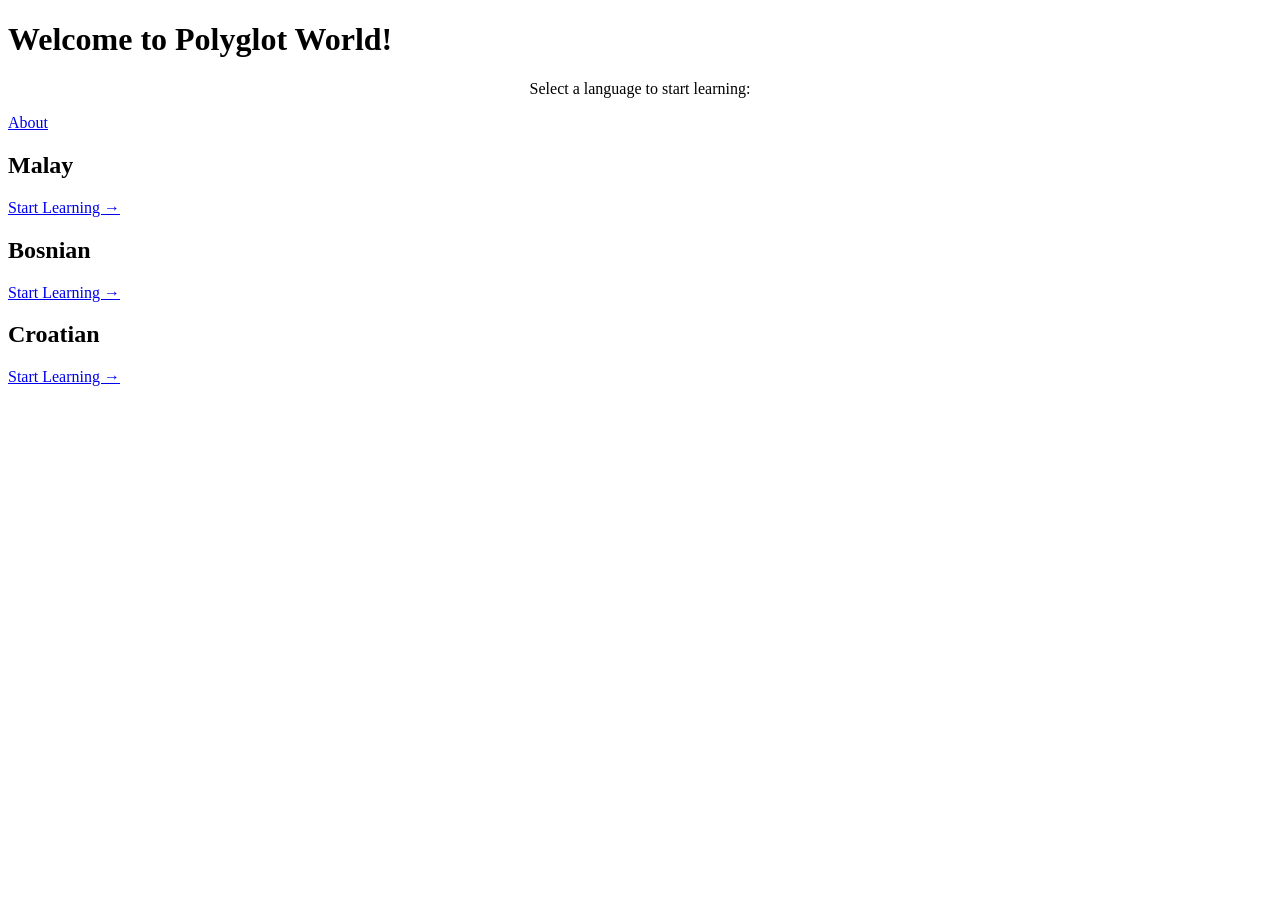
==== index.html @ 6e292a8b "Create index.html" ====
<!--homepage-->

<!DOCTYPE html>
<html lang="en">

<head>
    <link rel="stylesheet" href="styles.css">
    <meta charset="UTF-8">
    <title>Learn Languages</title>
</head>

<body>
  <div class = "main-content">
    <h1>Welcome to Polyglot World!</h1>
    <p style="text-align: center;">Select a language to start learning:</p>
      
    
    <div class= "sidebar">
        <a href = "about.html">About</a>
    </div> 

    <div class="languages">
    <div class="lang-card">
        <h2>Malay</h2>
        <a href="malay/index.html">Start Learning →</a>
    </div>
    <div class="lang-card">
      <h2>Bosnian </h2>
      <a href="spanish/index.html">Start Learning →</a>
    </div>

    <div class="lang-card">
      <h2>Croatian </h2>
      <a href="french/index.html">Start Learning →</a>
    </div>

    </div>
    </div>
    

</body>
</html>
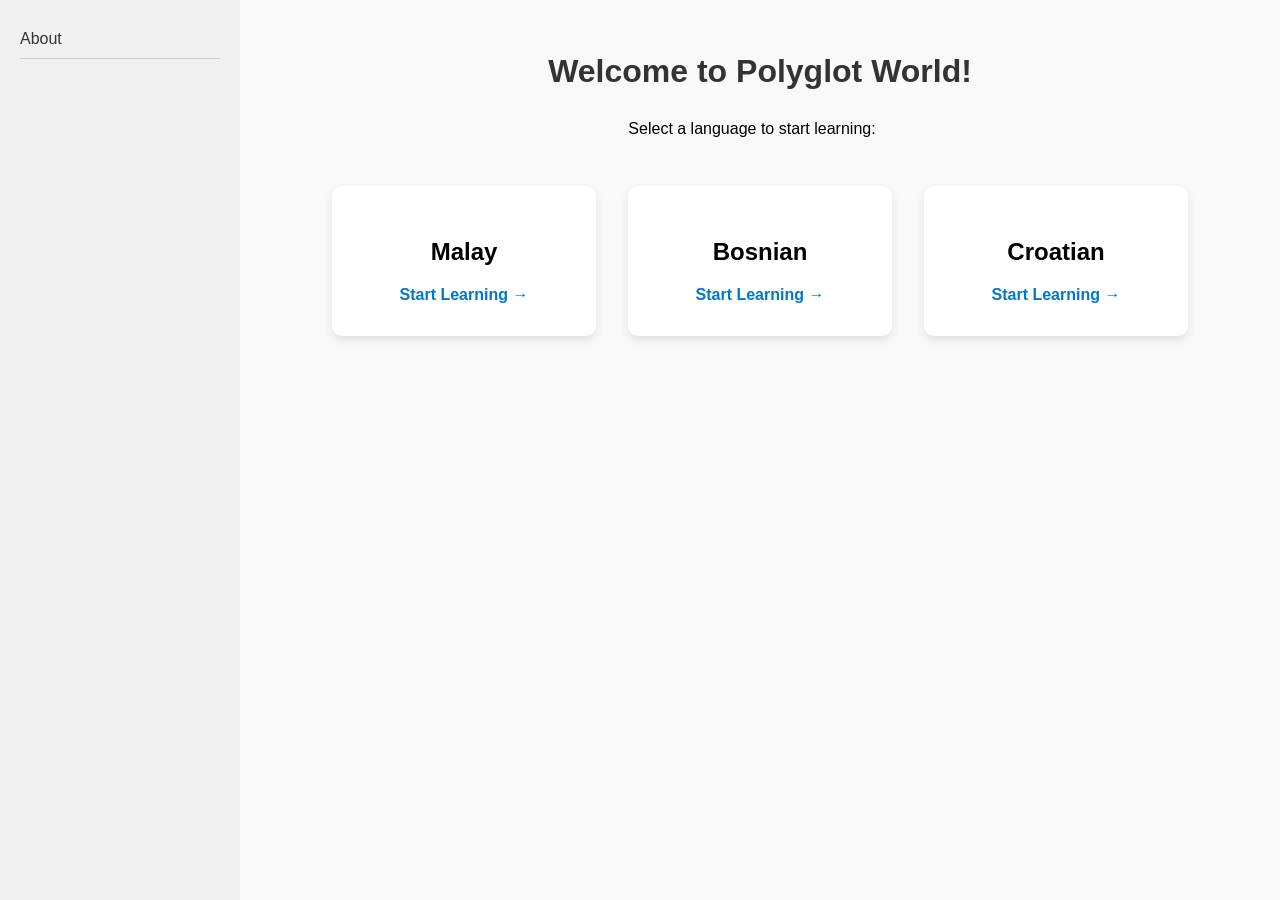
==== commit 55d4515c: "Update index.html" ====
--- a/index.html
+++ b/index.html
@@ -16,22 +16,22 @@
       
     
     <div class= "sidebar">
-        <a href = "about.html">About</a>
+        <a href = "Homepage/about.html">About</a>
     </div> 
 
     <div class="languages">
     <div class="lang-card">
         <h2>Malay</h2>
-        <a href="malay/index.html">Start Learning →</a>
+        <a href="Malay/malay/index.html">Start Learning →</a>
     </div>
     <div class="lang-card">
       <h2>Bosnian </h2>
-      <a href="spanish/index.html">Start Learning →</a>
+      <a href="Bosnian/spanish/index.html">Start Learning →</a>
     </div>
 
     <div class="lang-card">
       <h2>Croatian </h2>
-      <a href="french/index.html">Start Learning →</a>
+      <a href="Croatian/french/index.html">Start Learning →</a>
     </div>
 
     </div>
--- a/styles.css
+++ b/styles.css
@@ -0,0 +1,118 @@
+body {
+    font-family: Arial, sans-serif;
+    background: #f9f9f9;
+    text-align: center;
+    margin: 0;
+    padding: 2rem;
+    margin-left: 240px;
+}
+
+h1 {
+    color: #333;
+    margin-left: 395px;
+    margin-right: 155px;
+    text-align: center;
+    margin-bottom: 30px;
+}
+
+.languages {
+    display: flex;
+    justify-content: center;
+    gap: 2rem;
+    margin-top: 3rem;
+    flex-wrap: wrap;
+    margin-left: 240px;
+}
+
+.lang-card {
+    background: white;
+    border-radius: 10px;
+    padding: 2rem;
+    width: 200px;
+    box-shadow: 0 4px 8px rgba(0,0,0,0.1);
+    transition: transform 0.9s;
+}
+
+.lang-card:hover {
+    transform: scale(1.05);
+}
+
+a {
+    text-decoration: none;
+    color: #0077cc;
+    font-weight: bold;
+}
+
+.main-content {
+    margin-left: -240px; 
+    max-width: auto;
+    margin-right: 0px;
+    text-align: center;
+}
+
+
+p {
+  max-width: 650px;
+  margin-left: 395px;
+  margin-right: 155px;
+  text-align: left;
+}
+
+
+/* Sidebar styles */
+.sidebar {
+    width: 200px;
+    padding: 20px;
+    background-color: #f0f0f0;
+    position: fixed;
+    height: 100%;
+    top: 0;
+    left: 0;
+    text-align: left; /* Aligns text within the sidebar */
+}
+
+.sidebar a {
+    display: block;
+    padding: 10px 0;
+    text-decoration: none;
+    color: #333;
+    border-bottom: 1px solid #ccc;
+    font-weight: normal; /* Override bold style from the 'a' tag */
+}
+
+.sidebar a:hover {
+    background-color: #e0e0e0;
+}    
+
+/* quiz */
+.quiz {
+      margin: 1.5rem 0;
+      padding: 1rem;
+      border: 1px solid #ddd;
+      border-radius: 8px;
+    }
+    .correct { color: green; }
+    .wrong { color: red; }
+
+
+/*nav button*/
+.nav-button {
+  background-color: #007bff; 
+  margin-top: 25px;
+  color: white; 
+  padding: 10px 20px; 
+  border: none; 
+  border-radius: 7px; 
+  cursor: pointer; 
+  font-size: 16px;
+  text-decoration: none; 
+  display: inline-block; 
+  transition: background-color 0.3s ease; 
+}
+
+
+/* table */
+table {
+  width: 70%; 
+  margin-left: 300px;
+}
